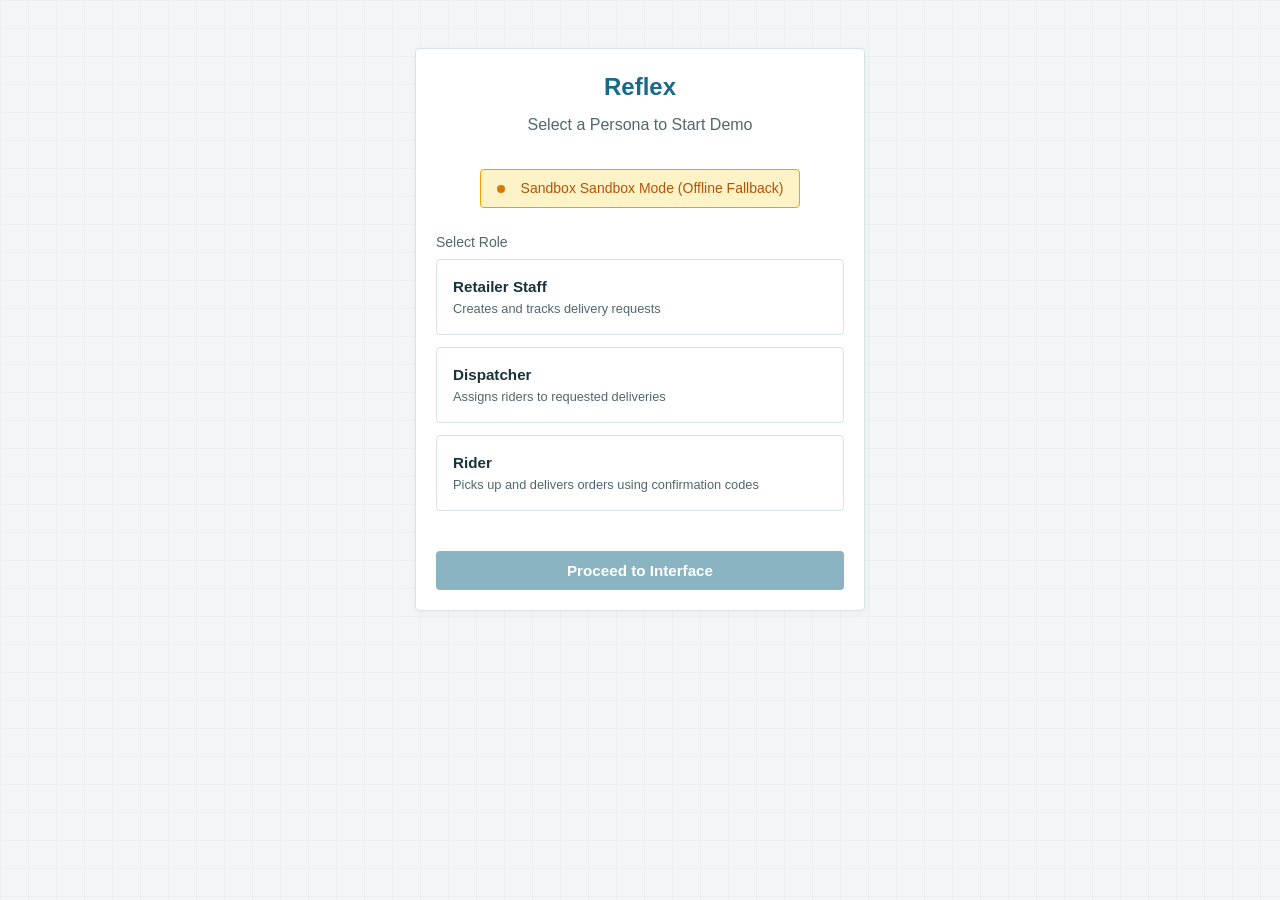
==== frontend/index.html @ 245796e7 "feat: build retailer, dispatcher, and rider views - implements full delivery workflow UI with pollin" ====
<!DOCTYPE html>
<html lang="en">
<head>
  <meta charset="UTF-8">
  <meta name="viewport" content="width=device-width, initial-scale=1.0">
  <title>Reflex - Delivery Tracker</title>
  <link rel="stylesheet" href="style.css">
</head>
<body>
  <div class="container">
    <div class="card landing-card">
      <h2 style="text-align: center; margin-bottom: 0.5rem; color: var(--primary-color);">Reflex</h2>
      <p style="text-align: center; color: var(--text-muted); margin-bottom: 2rem;">Select a Persona to Start Demo</p>
      
      <!-- Connection Status indicator -->
      <div id="connection-status-container" style="margin-bottom: 1.5rem; display: flex; justify-content: center;"></div>
      
      <div class="form-group">
        <label>Select Role</label>
        
        <div class="role-option" id="role-retailer" onclick="selectRole('retailer_staff')">
          <div>
            <div class="role-title">Retailer Staff</div>
            <div class="role-desc">Creates and tracks delivery requests</div>
          </div>
        </div>
        
        <div class="role-option" id="role-dispatcher" onclick="selectRole('dispatcher')">
          <div>
            <div class="role-title">Dispatcher</div>
            <div class="role-desc">Assigns riders to requested deliveries</div>
          </div>
        </div>
        
        <div class="role-option" id="role-rider" onclick="selectRole('rider')">
          <div>
            <div class="role-title">Rider</div>
            <div class="role-desc">Picks up and delivers orders using confirmation codes</div>
          </div>
        </div>
      </div>
      
      <div class="form-group" id="user-selection-group" style="display: none;">
        <label for="user-select">Select Active User Profile</label>
        <select id="user-select" class="form-control" onchange="onUserChanged()">
          <option value="">-- Choose User --</option>
        </select>
        <div id="user-details-tip" style="margin-top: 0.5rem; font-size: 0.8rem; color: var(--text-muted);"></div>
      </div>
      
      <button id="proceed-btn" class="btn btn-primary" style="margin-top: 1.5rem;" disabled onclick="proceedToUI()">
        Proceed to Interface
      </button>
    </div>
  </div>

  <!-- Scripts -->
  <script src="api.js"></script>
  <script src="script.js"></script>
</body>
</html>
---- frontend/style.css ----
/* Reflex - Delivery Tracker Shared Design Tokens and Utilities */
:root {
  --primary-color: #176b87;
  --primary-hover: #12566c;
  --bg-color: #f3f6f7;
  --card-bg: #ffffff;
  --text-main: #18323b;
  --text-muted: #53666d;
  --text-light: #87979d;
  --border-color: #d9e2e5;
  
  /* Status Colors */
  --status-requested-bg: #f1f5f9;  /* Slate 100 */
  --status-requested-text: #475569;/* Slate 600 */
  --status-assigned-bg: #dbeafe;   /* Blue 100 */
  --status-assigned-text: #1d4ed8;  /* Blue 700 */
  --status-pickup-bg: #fef3c7;     /* Amber 100 */
  --status-pickup-text: #b45309;   /* Amber 700 */
  --status-delivered-bg: #dcfce7;  /* Emerald 100 */
  --status-delivered-text: #15803d; /* Emerald 700 */

  --error-bg: #fee2e2;            /* Red 100 */
  --error-text: #b91c1c;           /* Red 700 */
  --success-bg: #dcfce7;
  --success-text: #15803d;
}

* {
  box-sizing: border-box;
  margin: 0;
  padding: 0;
}

body {
  font-family: "Trebuchet MS", "Segoe UI", sans-serif;
  background-color: var(--bg-color);
  background-image: linear-gradient(rgba(23, 107, 135, 0.035) 1px, transparent 1px),
    linear-gradient(90deg, rgba(23, 107, 135, 0.035) 1px, transparent 1px);
  background-size: 28px 28px;
  color: var(--text-main);
  line-height: 1.5;
  padding-bottom: 2rem;
}

.container {
  max-width: 1000px;
  margin: 0 auto;
  padding: 1rem;
}

/* Header & Navigation */
header {
  background-color: var(--card-bg);
  border-bottom: 1px solid var(--border-color);
  padding: 0.9rem 1rem;
  margin-bottom: 1.25rem;
}

.header-content {
  max-width: 1000px;
  margin: 0 auto;
  display: flex;
  justify-content: space-between;
  align-items: center;
  flex-wrap: wrap;
  gap: 1rem;
}

.logo-group h1 {
  font-size: 1.35rem;
  font-weight: 800;
  color: var(--primary-color);
}

.logo-group p {
  font-size: 0.85rem;
  color: var(--text-muted);
}

.user-badge {
  display: flex;
  align-items: center;
  gap: 0.75rem;
  background-color: var(--bg-color);
  padding: 0.5rem 1rem;
  border-radius: 4px;
  font-size: 0.875rem;
  border: 1px solid var(--border-color);
}

.user-role-label {
  font-weight: 600;
  text-transform: capitalize;
}

.logout-btn {
  background: none;
  border: none;
  color: var(--text-muted);
  cursor: pointer;
  font-size: 0.85rem;
  text-decoration: underline;
}

.logout-btn:hover {
  color: var(--primary-color);
}

/* Cards & Layout */
.grid {
  display: grid;
  grid-template-columns: 1fr;
  gap: 1rem;
}

.grid > * {
  min-width: 0;
}

@media (min-width: 768px) {
  .grid-2col {
    grid-template-columns: minmax(280px, 0.85fr) minmax(0, 1.75fr);
  }
}

.card {
  background-color: var(--card-bg);
  border: 1px solid var(--border-color);
  border-radius: 4px;
  padding: 1.25rem;
  min-width: 0;
  box-shadow: 0 2px 8px rgba(24, 50, 59, 0.04);
}

.card-title {
  font-size: 1.1rem;
  font-weight: 600;
  margin-bottom: 1rem;
  color: var(--text-main);
  border-bottom: 1px solid var(--border-color);
  padding-bottom: 0.5rem;
}

/* Forms & Inputs */
.form-group {
  margin-bottom: 1rem;
}

.form-group label {
  display: block;
  font-size: 0.875rem;
  font-weight: 500;
  margin-bottom: 0.375rem;
  color: var(--text-muted);
}

.form-control {
  width: 100%;
  padding: 0.625rem 0.75rem;
  border: 1px solid var(--border-color);
  border-radius: 6px;
  font-size: 0.95rem;
  background-color: #ffffff;
  color: var(--text-main);
  outline: none;
}

.form-control:focus {
  border-color: var(--primary-color);
  box-shadow: 0 0 0 3px rgba(23, 107, 135, 0.12);
}

/* Buttons */
.btn {
  display: inline-flex;
  justify-content: center;
  align-items: center;
  padding: 0.625rem 1.25rem;
  font-size: 0.95rem;
  font-weight: 600;
  border-radius: 4px;
  border: 1px solid transparent;
  cursor: pointer;
  text-align: center;
  width: 100%;
}

.btn-primary {
  background-color: var(--primary-color);
  color: #ffffff;
}

.btn-primary:hover:not(:disabled) {
  background-color: var(--primary-hover);
}

.btn-secondary {
  background-color: #ffffff;
  border-color: var(--border-color);
  color: var(--text-muted);
}

.btn-secondary:hover:not(:disabled) {
  background-color: var(--bg-color);
  color: var(--text-main);
}

.btn-outline {
  background: transparent;
  border: 1px solid var(--primary-color);
  color: var(--primary-color);
}

.btn-outline:hover:not(:disabled) {
  background-color: rgba(23, 107, 135, 0.05);
}

.btn:disabled {
  opacity: 0.5;
  cursor: not-allowed;
}

/* Badges */
.badge {
  display: inline-flex;
  align-items: center;
  padding: 0.25rem 0.75rem;
  font-size: 0.75rem;
  font-weight: 600;
  border-radius: 3px;
  text-transform: uppercase;
  letter-spacing: 0.05em;
}

.badge-requested {
  background-color: var(--status-requested-bg);
  color: var(--status-requested-text);
}

.badge-assigned {
  background-color: var(--status-assigned-bg);
  color: var(--status-assigned-text);
}

.badge-picked-up {
  background-color: var(--status-pickup-bg);
  color: var(--status-pickup-text);
}

.badge-delivered {
  background-color: var(--status-delivered-bg);
  color: var(--status-delivered-text);
}

/* Feedback messages */
.alert {
  padding: 0.75rem 1rem;
  border-radius: 6px;
  margin-bottom: 1.25rem;
  font-size: 0.9rem;
}

.alert-error {
  background-color: var(--error-bg);
  color: var(--error-text);
  border: 1px solid rgba(185, 28, 28, 0.2);
}

.alert-success {
  background-color: var(--success-bg);
  color: var(--success-text);
  border: 1px solid rgba(21, 128, 61, 0.2);
}

/* Tables & Lists */
.table-container {
  overflow-x: auto;
  -webkit-overflow-scrolling: touch;
}

table {
  width: 100%;
  border-collapse: collapse;
  text-align: left;
}

th, td {
  padding: 0.875rem 1rem;
  border-bottom: 1px solid var(--border-color);
}

th {
  background-color: var(--bg-color);
  font-size: 0.75rem;
  font-weight: 600;
  text-transform: uppercase;
  color: var(--text-muted);
  letter-spacing: 0.05em;
}

tr:hover {
  background-color: rgba(248, 250, 252, 0.5);
}

.delivery-list-item {
  border-bottom: 1px solid var(--border-color);
  padding: 1rem 0;
}

.delivery-list-item:last-child {
  border-bottom: none;
}

/* Modal styling */
.modal-backdrop {
  display: none;
  position: fixed;
  top: 0;
  left: 0;
  width: 100%;
  height: 100%;
  background-color: rgba(15, 23, 42, 0.6);
  z-index: 1000;
  align-items: center;
  justify-content: center;
  padding: 1rem;
}

.modal-content {
  background-color: var(--card-bg);
  border-radius: 4px;
  max-width: 500px;
  width: 100%;
  max-height: 90vh;
  overflow-y: auto;
  box-shadow: 0 4px 6px rgba(0, 0, 0, 0.1);
  border: 1px solid var(--border-color);
}

.modal-header {
  padding: 1.25rem;
  border-bottom: 1px solid var(--border-color);
  display: flex;
  justify-content: space-between;
  align-items: center;
}

.modal-title {
  font-weight: 600;
  font-size: 1.1rem;
}

.modal-close {
  background: none;
  border: none;
  font-size: 1.5rem;
  color: var(--text-light);
  cursor: pointer;
}

.modal-close:hover {
  color: var(--text-main);
}

.modal-body {
  padding: 1.25rem;
}

/* Timeline/History inside modal */
.timeline {
  position: relative;
  padding-left: 1.5rem;
  margin-top: 1rem;
}

.timeline::before {
  content: "";
  position: absolute;
  top: 0;
  left: 5px;
  width: 2px;
  height: 100%;
  background-color: var(--border-color);
}

.timeline-item {
  position: relative;
  padding-bottom: 1.5rem;
}

.timeline-item:last-child {
  padding-bottom: 0;
}

.timeline-marker {
  position: absolute;
  top: 6px;
  left: -21px;
  width: 10px;
  height: 10px;
  border-radius: 50%;
  background-color: var(--text-light);
  border: 2px solid var(--card-bg);
}

.timeline-marker.active {
  background-color: var(--primary-color);
}

.timeline-content {
  font-size: 0.9rem;
}

.timeline-status {
  font-weight: 600;
  text-transform: capitalize;
}

.timeline-meta {
  font-size: 0.8rem;
  color: var(--text-muted);
  margin-top: 0.125rem;
}

/* Landing specific */
.landing-card {
  max-width: 450px;
  margin: 2rem auto;
}

.role-option {
  border: 1px solid var(--border-color);
  padding: 1rem;
  border-radius: 4px;
  margin-bottom: 0.75rem;
  cursor: pointer;
  display: flex;
  justify-content: space-between;
  align-items: center;
}

.role-option:hover {
  border-color: var(--primary-color);
  background-color: rgba(23, 107, 135, 0.025);
}

.role-option.selected {
  border-color: var(--primary-color);
  background-color: rgba(23, 107, 135, 0.07);
}

.role-title {
  font-weight: 600;
  font-size: 0.95rem;
}

.role-desc {
  font-size: 0.8rem;
  color: var(--text-muted);
}

@media (max-width: 600px) {
  body {
    padding-bottom: 1rem;
  }

  .container {
    padding: 0.75rem;
  }

  header {
    margin-bottom: 0.75rem;
  }

  .header-content,
  .header-content > div:last-child {
    align-items: flex-start;
  }

  .header-content > div:last-child {
    width: 100%;
    gap: 0.5rem !important;
  }

  .header-content > div:last-child .user-badge {
    flex: 1;
  }

  .card {
    padding: 1rem;
  }

  .landing-card {
    margin: 1rem auto;
  }

  .modal-backdrop {
    align-items: flex-start;
    padding: 0.75rem;
  }

  .modal-content {
    max-height: calc(100vh - 1.5rem);
  }

  th,
  td {
    padding: 0.7rem 0.75rem;
    white-space: normal;
    overflow-wrap: anywhere;
  }

  table {
    table-layout: fixed;
  }

  th:last-child,
  td:last-child {
    width: 104px;
  }

  td:last-child .btn {
    white-space: nowrap;
  }
}
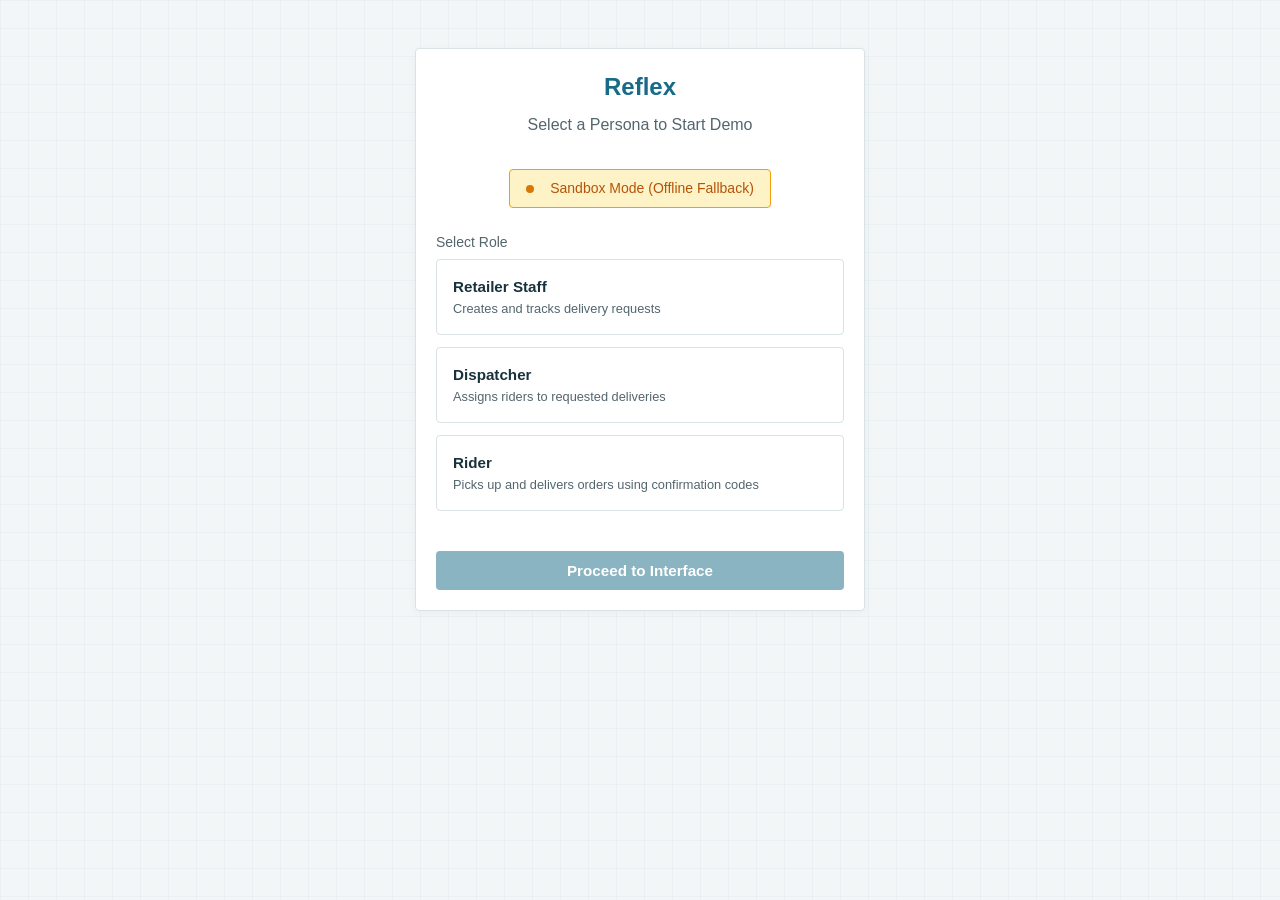
==== commit 3c2772a7: "docs: add defense framework, handoff guide, and mock panel question bank" ====
--- a/frontend/index.html
+++ b/frontend/index.html
@@ -11,27 +11,27 @@
     <div class="card landing-card">
       <h2 style="text-align: center; margin-bottom: 0.5rem; color: var(--primary-color);">Reflex</h2>
       <p style="text-align: center; color: var(--text-muted); margin-bottom: 2rem;">Select a Persona to Start Demo</p>
-      
+
       <!-- Connection Status indicator -->
       <div id="connection-status-container" style="margin-bottom: 1.5rem; display: flex; justify-content: center;"></div>
-      
+
       <div class="form-group">
         <label>Select Role</label>
-        
+
         <div class="role-option" id="role-retailer" onclick="selectRole('retailer_staff')">
           <div>
             <div class="role-title">Retailer Staff</div>
             <div class="role-desc">Creates and tracks delivery requests</div>
           </div>
         </div>
-        
+
         <div class="role-option" id="role-dispatcher" onclick="selectRole('dispatcher')">
           <div>
             <div class="role-title">Dispatcher</div>
             <div class="role-desc">Assigns riders to requested deliveries</div>
           </div>
         </div>
-        
+
         <div class="role-option" id="role-rider" onclick="selectRole('rider')">
           <div>
             <div class="role-title">Rider</div>
@@ -39,7 +39,7 @@
           </div>
         </div>
       </div>
-      
+
       <div class="form-group" id="user-selection-group" style="display: none;">
         <label for="user-select">Select Active User Profile</label>
         <select id="user-select" class="form-control" onchange="onUserChanged()">
@@ -47,7 +47,7 @@
         </select>
         <div id="user-details-tip" style="margin-top: 0.5rem; font-size: 0.8rem; color: var(--text-muted);"></div>
       </div>
-      
+
       <button id="proceed-btn" class="btn btn-primary" style="margin-top: 1.5rem;" disabled onclick="proceedToUI()">
         Proceed to Interface
       </button>
@@ -55,6 +55,7 @@
   </div>
 
   <!-- Scripts -->
+   <script src="config.js"></script>
   <script src="api.js"></script>
   <script src="script.js"></script>
 </body>
